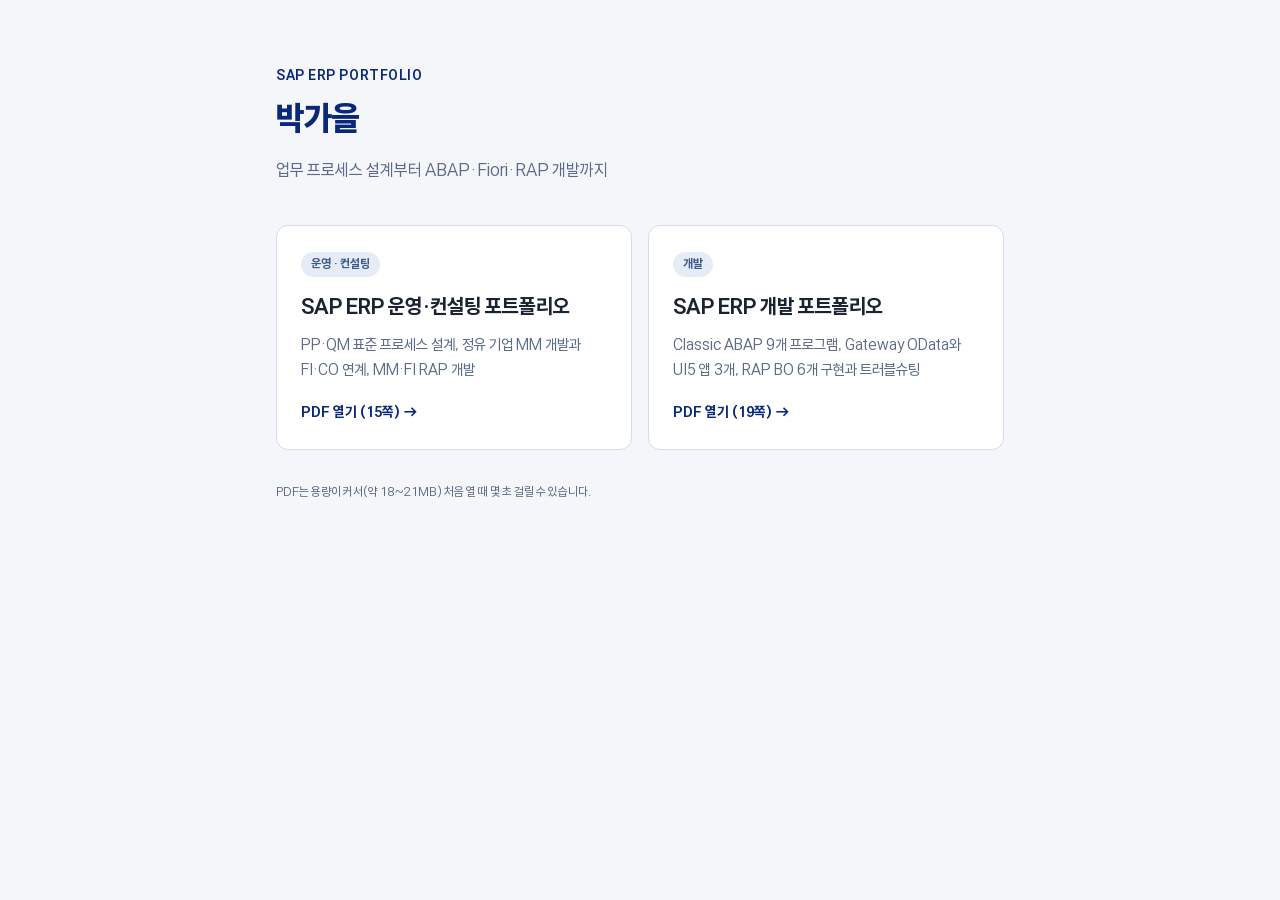
==== index.html @ 06ef713c "Add portfolio landing page with Freesentation fonts - index.html: two cards linking to consultant.pd" ====
<!doctype html>
<html lang="ko">
<head>
<meta charset="utf-8">
<meta name="viewport" content="width=device-width, initial-scale=1">
<title>박가을 SAP ERP 포트폴리오</title>
<meta name="description" content="박가을 SAP ERP 포트폴리오 (운영·컨설팅 / 개발)">
<style>
  @font-face {
    font-family: "Freesentation";
    src: url("fonts/Freesentation-4Regular.woff2") format("woff2");
    font-weight: 400;
    font-display: swap;
  }
  @font-face {
    font-family: "Freesentation";
    src: url("fonts/Freesentation-7Bold.woff2") format("woff2");
    font-weight: 700;
    font-display: swap;
  }
  @font-face {
    font-family: "Freesentation";
    src: url("fonts/Freesentation-8ExtraBold.woff2") format("woff2");
    font-weight: 800;
    font-display: swap;
  }
  /* 남색 계열: #0A2878 · #3C5A8C · #788CB4 · #96AAC8 */
  :root {
    --bg: #f4f6fa;
    --card: #ffffff;
    --text: #1b2333;
    --muted: #5a6a88;
    --line: #d5deeb;
    --accent: #0A2878;
    --accent-mid: #3C5A8C;
    --hover: #788CB4;
    --accent-soft: #e6ecf5;
  }
  * { box-sizing: border-box; }
  body {
    margin: 0;
    background: var(--bg);
    color: var(--text);
    font-family: "Freesentation", -apple-system, BlinkMacSystemFont, "Apple SD Gothic Neo", "Malgun Gothic", "Noto Sans KR", sans-serif;
    line-height: 1.6;
  }
  main {
    max-width: 760px;
    margin: 0 auto;
    padding: 64px 16px;
  }
  .eyebrow {
    margin: 0;
    color: var(--accent);
    font-size: 14px;
    font-weight: 700;
    letter-spacing: 0.04em;
  }
  h1 {
    margin: 4px 0 8px;
    color: var(--accent);
    font-size: 36px;
    font-weight: 800;
  }
  .lead {
    margin: 0 0 40px;
    font-size: 18px;
    color: var(--muted);
  }
  .cards {
    display: grid;
    grid-template-columns: repeat(auto-fit, minmax(260px, 1fr));
    gap: 16px;
  }
  a.card {
    display: block;
    padding: 24px;
    background: var(--card);
    border: 1px solid var(--line);
    border-radius: 12px;
    color: inherit;
    text-decoration: none;
    transition: border-color 0.15s, transform 0.15s;
  }
  a.card:hover, a.card:focus-visible {
    border-color: var(--hover);
    transform: translateY(-2px);
    outline: none;
  }
  .tag {
    display: inline-block;
    padding: 2px 10px;
    background: var(--accent-soft);
    color: var(--accent-mid);
    border-radius: 999px;
    font-size: 13px;
    font-weight: 700;
  }
  h2 {
    margin: 12px 0 8px;
    font-size: 22px;
    font-weight: 700;
  }
  .card p {
    margin: 0 0 16px;
    color: var(--muted);
    font-size: 16px;
  }
  .open {
    color: var(--accent);
    font-weight: 700;
    font-size: 15px;
  }
  .note {
    margin-top: 32px;
    color: var(--muted);
    font-size: 13px;
  }
</style>
</head>
<body>
<main>
  <p class="eyebrow">SAP ERP PORTFOLIO</p>
  <h1>박가을</h1>
  <p class="lead">업무 프로세스 설계부터 ABAP·Fiori·RAP 개발까지</p>

  <div class="cards">
    <a class="card" href="consultant.pdf">
      <span class="tag">운영 · 컨설팅</span>
      <h2>SAP ERP 운영·컨설팅 포트폴리오</h2>
      <p>PP·QM 표준 프로세스 설계, 정유 기업 MM 개발과 FI·CO 연계, MM·FI RAP 개발</p>
      <span class="open">PDF 열기 (15쪽) →</span>
    </a>
    <a class="card" href="developer.pdf">
      <span class="tag">개발</span>
      <h2>SAP ERP 개발 포트폴리오</h2>
      <p>Classic ABAP 9개 프로그램, Gateway OData와 UI5 앱 3개, RAP BO 6개 구현과 트러블슈팅</p>
      <span class="open">PDF 열기 (19쪽) →</span>
    </a>
  </div>

  <p class="note">PDF는 용량이 커서(약 18~21MB) 처음 열 때 몇 초 걸릴 수 있습니다.</p>
</main>
</body>
</html>
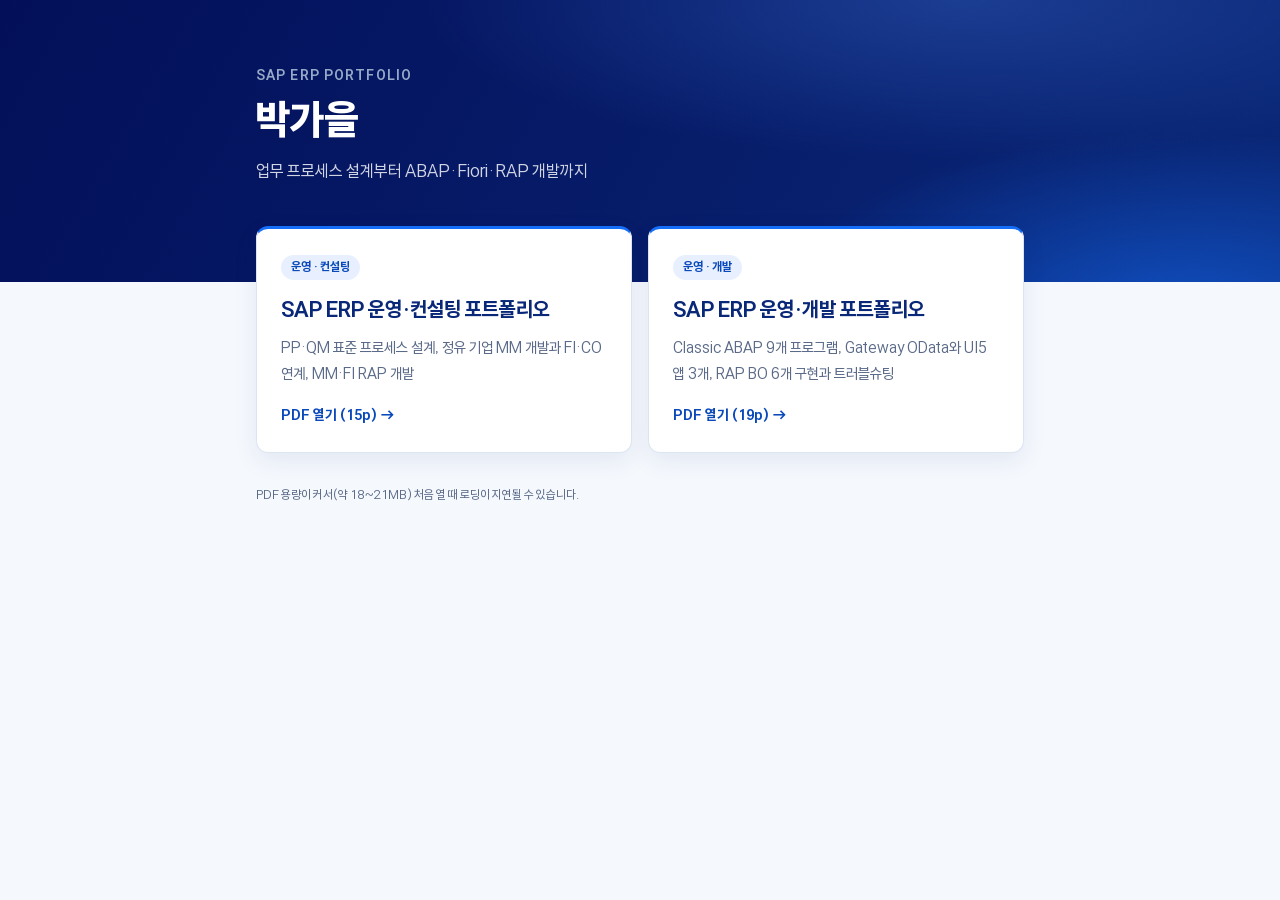
==== commit 06cc6ae6: "Restyle landing page after Hyundai AutoEver look and update labels - Navy-to-blue gradient hero band" ====
--- a/index.html
+++ b/index.html
@@ -4,7 +4,7 @@
 <meta charset="utf-8">
 <meta name="viewport" content="width=device-width, initial-scale=1">
 <title>박가을 SAP ERP 포트폴리오</title>
-<meta name="description" content="박가을 SAP ERP 포트폴리오 (운영·컨설팅 / 개발)">
+<meta name="description" content="박가을 SAP ERP 포트폴리오 (운영·컨설팅 / 운영·개발)">
 <style>
   @font-face {
     font-family: "Freesentation";
@@ -24,80 +24,108 @@
     font-weight: 800;
     font-display: swap;
   }
-  /* 남색 계열: #0A2878 · #3C5A8C · #788CB4 · #96AAC8 */
+  /* 남색 계열: #0A2878 · #3C5A8C · #788CB4 · #96AAC8 + 강조 파랑 #156EF8 */
   :root {
-    --bg: #f4f6fa;
+    --page: #f5f8fd;
+    --hero-deep: #030f59;
+    --hero-base: #0A2878;
+    --hero-glow: #2850ab;
+    --hero-streak: #156ef8;
+    --hero-sub: #96AAC8;
     --card: #ffffff;
+    --card-line: #dde5f2;
+    --card-top: #156ef8;
+    --title: #0A2878;
     --text: #1b2333;
     --muted: #5a6a88;
-    --line: #d5deeb;
-    --accent: #0A2878;
-    --accent-mid: #3C5A8C;
+    --tag-bg: #e8f0ff;
+    --tag-text: #0a49ba;
+    --link: #0a49ba;
     --hover: #788CB4;
-    --accent-soft: #e6ecf5;
+    --note: #5a6a88;
   }
   * { box-sizing: border-box; }
   body {
     margin: 0;
-    background: var(--bg);
+    min-height: 100vh;
+    background-color: var(--page);
     color: var(--text);
     font-family: "Freesentation", -apple-system, BlinkMacSystemFont, "Apple SD Gothic Neo", "Malgun Gothic", "Noto Sans KR", sans-serif;
     line-height: 1.6;
   }
-  main {
-    max-width: 760px;
+  .hero {
+    background:
+      radial-gradient(ellipse 45% 90% at 92% 110%, rgba(21, 110, 248, 0.55), transparent 70%),
+      radial-gradient(ellipse 60% 80% at 75% 0%, rgba(40, 80, 171, 0.6), transparent 70%),
+      linear-gradient(120deg, var(--hero-deep) 0%, var(--hero-base) 100%);
+    color: #ffffff;
+  }
+  .wrap {
+    max-width: 800px;
     margin: 0 auto;
-    padding: 64px 16px;
+    padding: 0 16px;
+  }
+  main.wrap {
+    padding-bottom: 64px;
+  }
+  .hero .wrap {
+    padding-top: 64px;
+    padding-bottom: 96px;
   }
   .eyebrow {
     margin: 0;
-    color: var(--accent);
+    color: var(--hero-sub);
     font-size: 14px;
     font-weight: 700;
-    letter-spacing: 0.04em;
+    letter-spacing: 0.08em;
   }
   h1 {
-    margin: 4px 0 8px;
-    color: var(--accent);
-    font-size: 36px;
+    margin: 6px 0 10px;
+    font-size: 44px;
     font-weight: 800;
+    line-height: 1.25;
   }
   .lead {
-    margin: 0 0 40px;
+    margin: 0;
+    color: rgba(255, 255, 255, 0.82);
     font-size: 18px;
-    color: var(--muted);
   }
   .cards {
     display: grid;
     grid-template-columns: repeat(auto-fit, minmax(260px, 1fr));
     gap: 16px;
+    margin-top: -56px;
   }
   a.card {
     display: block;
     padding: 24px;
     background: var(--card);
-    border: 1px solid var(--line);
+    border: 1px solid var(--card-line);
+    border-top: 3px solid var(--card-top);
     border-radius: 12px;
+    box-shadow: 0 8px 24px rgba(10, 40, 120, 0.08);
     color: inherit;
     text-decoration: none;
     transition: border-color 0.15s, transform 0.15s;
   }
   a.card:hover, a.card:focus-visible {
     border-color: var(--hover);
+    border-top-color: var(--card-top);
     transform: translateY(-2px);
     outline: none;
   }
   .tag {
     display: inline-block;
     padding: 2px 10px;
-    background: var(--accent-soft);
-    color: var(--accent-mid);
+    background: var(--tag-bg);
+    color: var(--tag-text);
     border-radius: 999px;
     font-size: 13px;
     font-weight: 700;
   }
   h2 {
     margin: 12px 0 8px;
+    color: var(--title);
     font-size: 22px;
     font-weight: 700;
   }
@@ -107,39 +135,75 @@
     font-size: 16px;
   }
   .open {
-    color: var(--accent);
+    color: var(--link);
     font-weight: 700;
     font-size: 15px;
   }
   .note {
-    margin-top: 32px;
-    color: var(--muted);
+    margin: 32px 0 0;
+    color: var(--note);
     font-size: 13px;
+  }
+  @media (max-width: 480px) {
+    h1 { font-size: 36px; }
+    .hero .wrap { padding-top: 48px; }
+  }
+  @media (prefers-color-scheme: dark) {
+    :root {
+      --page: #061a6a;
+      --card: rgba(255, 255, 255, 0.07);
+      --card-line: rgba(255, 255, 255, 0.16);
+      --card-top: #4d8dff;
+      --title: #ffffff;
+      --text: #e6ebf5;
+      --muted: #b4c3dc;
+      --tag-bg: rgba(21, 110, 248, 0.28);
+      --tag-text: #d6e4ff;
+      --link: #8cb8ff;
+      --hover: #96AAC8;
+      --note: #96AAC8;
+    }
+    body { background: transparent; }
+    html {
+      min-height: 100%;
+      background-color: #030f59;
+      background:
+        radial-gradient(ellipse 70% 50% at 85% 75%, rgba(40, 80, 171, 0.55), transparent 70%),
+        linear-gradient(160deg, #030f59 0%, #061a6a 55%, #0A2878 100%);
+    }
+    .hero { background: transparent; }
+    .hero .wrap { padding-bottom: 40px; }
+    .cards { margin-top: 0; }
+    a.card { backdrop-filter: blur(6px); }
   }
 </style>
 </head>
 <body>
-<main>
-  <p class="eyebrow">SAP ERP PORTFOLIO</p>
-  <h1>박가을</h1>
-  <p class="lead">업무 프로세스 설계부터 ABAP·Fiori·RAP 개발까지</p>
+<header class="hero">
+  <div class="wrap">
+    <p class="eyebrow">SAP ERP PORTFOLIO</p>
+    <h1>박가을</h1>
+    <p class="lead">업무 프로세스 설계부터 ABAP·Fiori·RAP 개발까지</p>
+  </div>
+</header>
 
+<main class="wrap">
   <div class="cards">
     <a class="card" href="consultant.pdf">
       <span class="tag">운영 · 컨설팅</span>
       <h2>SAP ERP 운영·컨설팅 포트폴리오</h2>
       <p>PP·QM 표준 프로세스 설계, 정유 기업 MM 개발과 FI·CO 연계, MM·FI RAP 개발</p>
-      <span class="open">PDF 열기 (15쪽) →</span>
+      <span class="open">PDF 열기 (15p) →</span>
     </a>
     <a class="card" href="developer.pdf">
-      <span class="tag">개발</span>
-      <h2>SAP ERP 개발 포트폴리오</h2>
+      <span class="tag">운영 · 개발</span>
+      <h2>SAP ERP 운영·개발 포트폴리오</h2>
       <p>Classic ABAP 9개 프로그램, Gateway OData와 UI5 앱 3개, RAP BO 6개 구현과 트러블슈팅</p>
-      <span class="open">PDF 열기 (19쪽) →</span>
+      <span class="open">PDF 열기 (19p) →</span>
     </a>
   </div>
 
-  <p class="note">PDF는 용량이 커서(약 18~21MB) 처음 열 때 몇 초 걸릴 수 있습니다.</p>
+  <p class="note">PDF 용량이 커서(약 18~21MB) 처음 열 때 로딩이 지연될 수 있습니다.</p>
 </main>
 </body>
 </html>
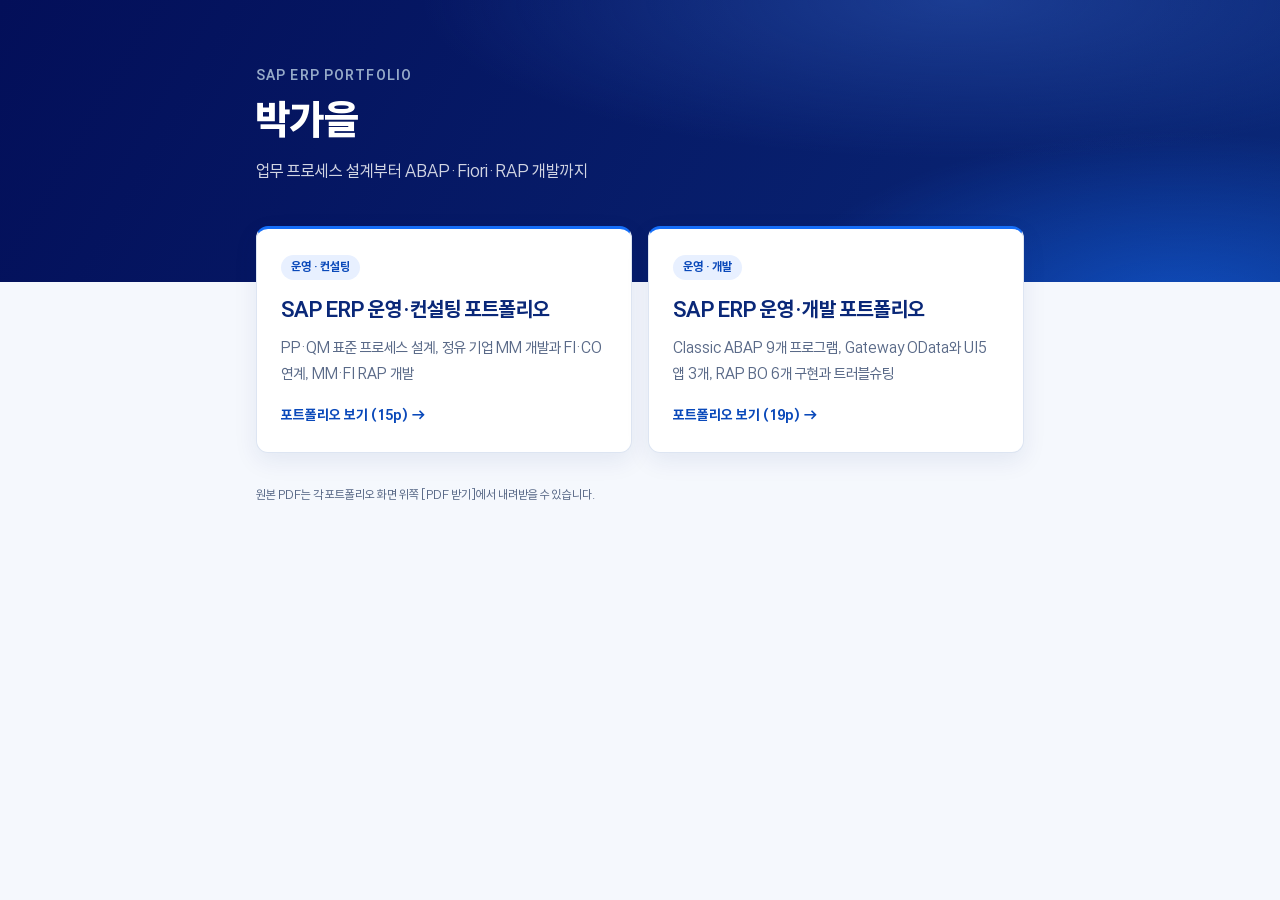
==== commit 2fe8eee4: "Show portfolios as HTML page viewers instead of raw PDFs - pages/: each PDF page exported as WebP (2" ====
--- a/index.html
+++ b/index.html
@@ -189,21 +189,21 @@
 
 <main class="wrap">
   <div class="cards">
-    <a class="card" href="consultant.pdf">
+    <a class="card" href="consultant.html">
       <span class="tag">운영 · 컨설팅</span>
       <h2>SAP ERP 운영·컨설팅 포트폴리오</h2>
       <p>PP·QM 표준 프로세스 설계, 정유 기업 MM 개발과 FI·CO 연계, MM·FI RAP 개발</p>
-      <span class="open">PDF 열기 (15p) →</span>
+      <span class="open">포트폴리오 보기 (15p) →</span>
     </a>
-    <a class="card" href="developer.pdf">
+    <a class="card" href="developer.html">
       <span class="tag">운영 · 개발</span>
       <h2>SAP ERP 운영·개발 포트폴리오</h2>
       <p>Classic ABAP 9개 프로그램, Gateway OData와 UI5 앱 3개, RAP BO 6개 구현과 트러블슈팅</p>
-      <span class="open">PDF 열기 (19p) →</span>
+      <span class="open">포트폴리오 보기 (19p) →</span>
     </a>
   </div>
 
-  <p class="note">PDF 용량이 커서(약 18~21MB) 처음 열 때 로딩이 지연될 수 있습니다.</p>
+  <p class="note">원본 PDF는 각 포트폴리오 화면 위쪽 [PDF 받기]에서 내려받을 수 있습니다.</p>
 </main>
 </body>
 </html>
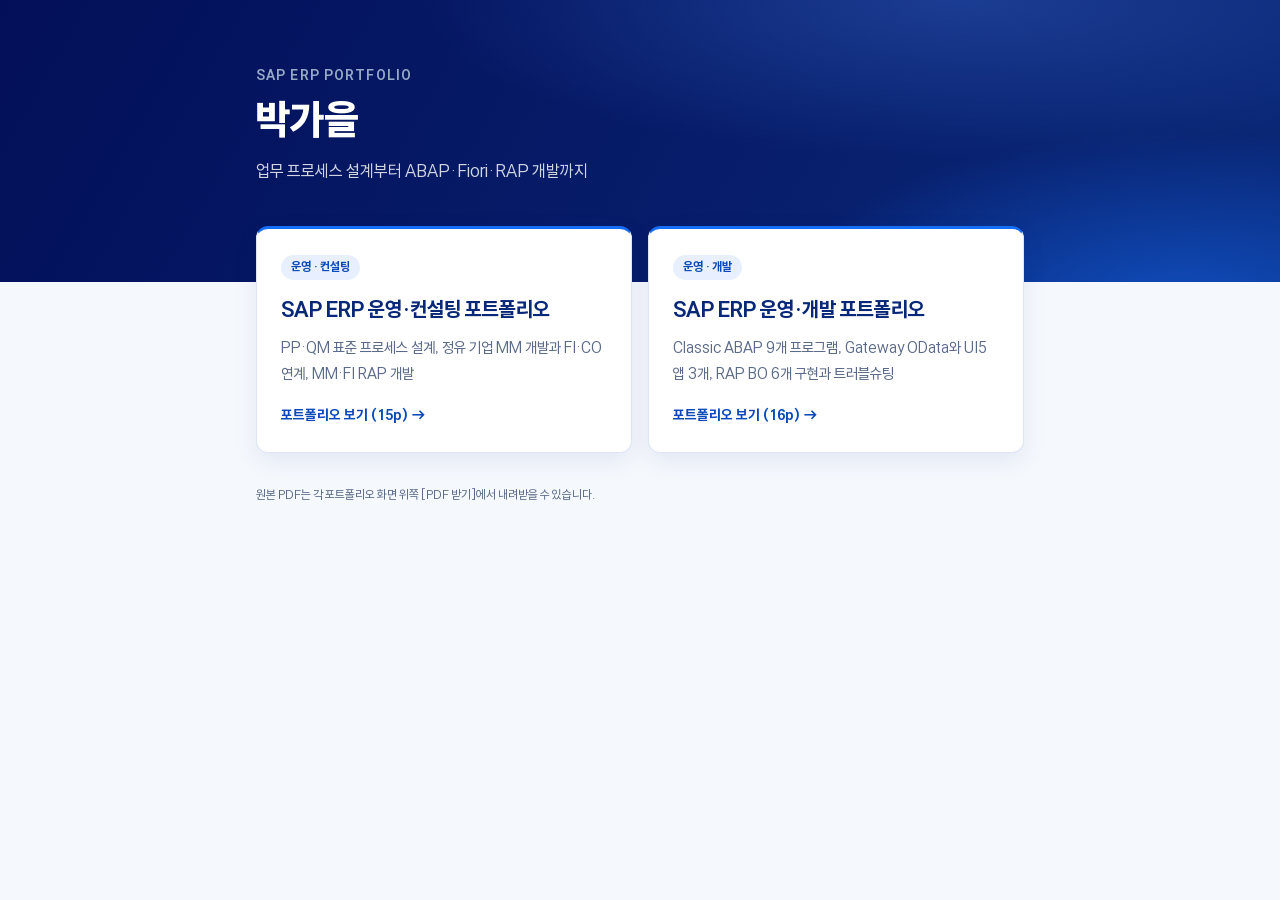
==== commit a76d104c: "개발자용 포트폴리오를 2026.11판(16p)으로 교체 Co-Authored-By: Claude Opus 5.5 <noreply@anthropic.com> Claude-Sessio" ====
--- a/index.html
+++ b/index.html
@@ -199,7 +199,7 @@
       <span class="tag">운영 · 개발</span>
       <h2>SAP ERP 운영·개발 포트폴리오</h2>
       <p>Classic ABAP 9개 프로그램, Gateway OData와 UI5 앱 3개, RAP BO 6개 구현과 트러블슈팅</p>
-      <span class="open">포트폴리오 보기 (19p) →</span>
+      <span class="open">포트폴리오 보기 (16p) →</span>
     </a>
   </div>
 
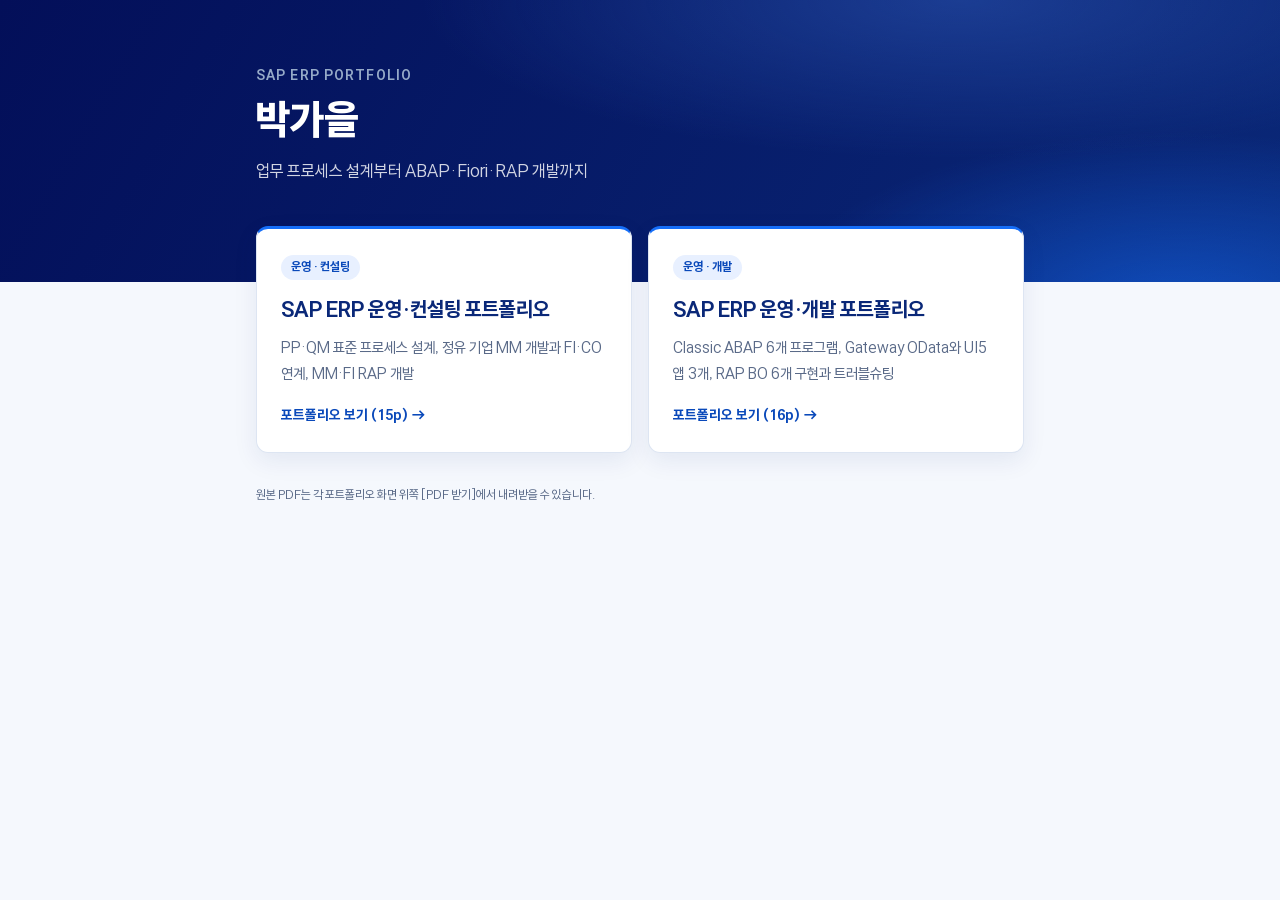
==== commit 73045068: "개발자용 카드 설명의 Classic ABAP 프로그램 수를 6개로 수정 Co-Authored-By: Claude Opus 5.5 <noreply@anthropic.com> Clau" ====
--- a/index.html
+++ b/index.html
@@ -198,7 +198,7 @@
     <a class="card" href="developer.html">
       <span class="tag">운영 · 개발</span>
       <h2>SAP ERP 운영·개발 포트폴리오</h2>
-      <p>Classic ABAP 9개 프로그램, Gateway OData와 UI5 앱 3개, RAP BO 6개 구현과 트러블슈팅</p>
+      <p>Classic ABAP 6개 프로그램, Gateway OData와 UI5 앱 3개, RAP BO 6개 구현과 트러블슈팅</p>
       <span class="open">포트폴리오 보기 (16p) →</span>
     </a>
   </div>
